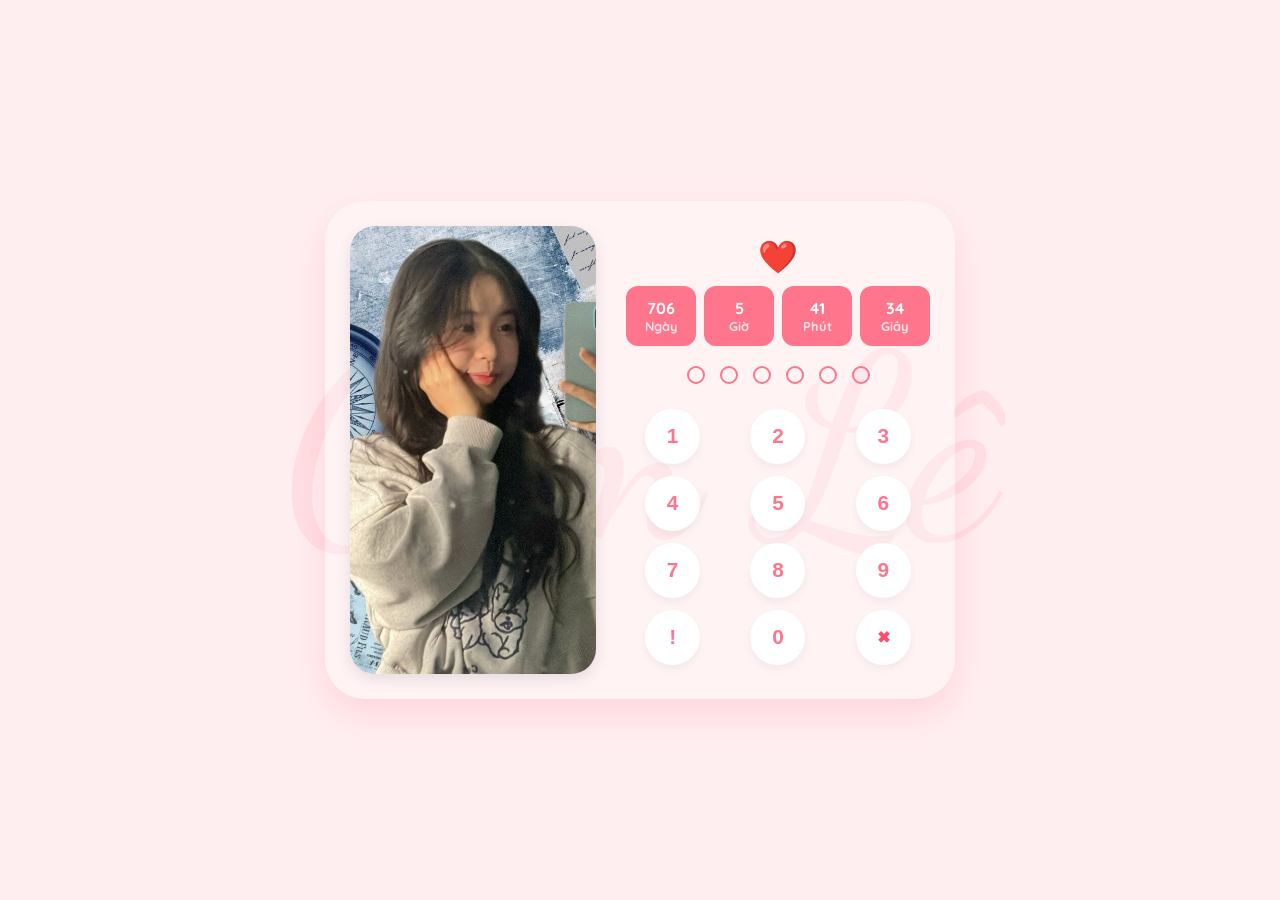
==== index.html @ 9339afcd "Add touch-action property to num-btn style" ====
<!DOCTYPE html>
<html lang="vi">
<head>
    <meta charset="UTF-8">
    <meta name="viewport" content="width=device-width, initial-scale=1.0">
    <title>Cẩm Lê</title>
    <link rel="icon" type="image/png" href="anh/ChatGPT Image 14_27_48 31 thg 12, 2025.png">
    <link href="https://fonts.googleapis.com/css2?family=Dancing+Script:wght@700&family=Quicksand:wght@400;600&display=swap" rel="stylesheet">
    <style>
        :root { --primary: #ff758c; --bg-pink: #ffeef0; }
        
        body { margin: 0; padding: 0; font-family: 'Quicksand', sans-serif; background-color: var(--bg-pink); overflow-x: hidden; }

        .bg-text { position: fixed; top: 50%; left: 50%; transform: translate(-50%, -50%); font-family: 'Dancing Script', cursive; font-size: 20vw; color: rgba(255, 117, 140, 0.12); white-space: nowrap; pointer-events: none; z-index: 1; user-select: none; }

        #heart-container { position: fixed; top: 0; left: 0; width: 100%; height: 100%; pointer-events: none; z-index: 999; }
        .heart { position: absolute; top: -10%; font-size: 20px; color: #ff4d6d; animation: fall linear infinite; }
        .flower { position: absolute; top: -10%; font-size: 30px; animation: fall linear infinite; z-index: 151; }
        @keyframes fall { to { transform: translateY(110vh) rotate(360deg); } }

        .wrapper { height: 100vh; display: flex; justify-content: center; align-items: center; position: relative; z-index: 10; padding: 10px; box-sizing: border-box;}

        .card { background: rgba(255, 255, 255, 0.3); padding: 25px; border-radius: 40px; box-shadow: 0 15px 35px rgba(255, 117, 140, 0.2); display: flex; width: 90%; max-width: 700px; gap: 30px; align-items: center; 
        box-sizing: border-box; 
        margin: 0 auto; }
        .card-left { flex: 1; display: flex; justify-content: center; }
        .card-left img { width: 100%; border-radius: 25px; object-fit: cover; box-shadow: 0 5px 15px rgba(0,0,0,0.1); }
        .card-right { flex: 1.2; text-align: center; }

        .timer { display: flex; justify-content: center; gap: 8px; margin-bottom: 20px; }
        .timer-item { background: var(--primary); color: white; width: 70px; padding: 12px 0; border-radius: 12px; font-weight: bold; font-size: 1rem; }
        .timer-item span { display: block; font-size: 0.8rem; opacity: 0.8; }

        .passcode-dots { display: flex; justify-content: center; gap: 15px; margin-bottom: 25px; }
        .dot { width: 14px; height: 14px; border: 2px solid var(--primary); border-radius: 50%; transition: 0.3s; }
        .dot.active { background: var(--primary); transform: scale(1.2); }

        .numpad { display: grid; grid-template-columns: repeat(3, 1fr); gap: 12px; justify-items: center; }
        .num-btn {width: 55px; height: 55px; border-radius: 50%; border: none; background: white; color: var(--primary); font-size: 1.3rem; font-weight: bold; cursor: pointer; transition: 0.2s; box-shadow: 0 4px 8px rgba(0,0,0,0.05);-webkit-tap-highlight-color: transparent; touch-action: manipulation;}
        .num-btn:active { background: var(--primary); color: white; transform: scale(0.9); }
        .num-btn.delete { color: #ff4d6d; font-size: 1rem; }

        #menu-screen { display: none; grid-template-columns: repeat(2, 1fr); gap: 20px; width: 90%; max-width: 500px; z-index: 20; }
        .menu-item { background: rgba(255, 255, 255, 0.7); padding: 30px 15px; border-radius: 25px; text-align: center; box-shadow: 0 10px 20px rgba(255, 117, 140, 0.1); cursor: pointer; transition: 0.3s; display: flex; flex-direction: column; align-items: center; border: 2px solid transparent; }
        .menu-item:hover { transform: translateY(-5px); border-color: var(--primary); }
        .menu-item img { width: 60px; height: 60px; margin-bottom: 12px; }
        .menu-item span { font-weight: 600; color: var(--primary); font-size: 1rem; }

        #music-player { display: none; position: fixed; top: 50%; left: 50%; transform: translate(-50%, -50%); background: white; width: 90%; max-width: 350px; padding: 25px; border-radius: 30px; box-shadow: 0 15px 40px rgba(255, 117, 140, 0.3); z-index: 200; text-align: center; border: 5px solid #fff; }
        .music-header { display: flex; justify-content: space-between; align-items: center; margin-bottom: 15px; color: var(--primary); font-weight: bold; }
        .cd-thumb { width: 180px; height: 180px; border-radius: 50%; margin: 0 auto 20px; background-size: cover; background-position: center; border: 8px solid #fce4ec; animation: rotate 10s linear infinite; animation-play-state: paused; box-shadow: 0 10px 20px rgba(0,0,0,0.1); }
        @keyframes rotate { from { transform: rotate(0deg); } to { transform: rotate(360deg); } }
        .song-title { color: var(--primary); font-size: 1.4rem; font-weight: 700; margin: 10px 0; }
        
        .music-header  {
            font-size: 1.3rem;
        }
        #progress {
            -webkit-appearance: none;
            flex: 1;
            height: 6px; 
            background: #eee;
            border-radius: 5px;
            outline: none;
            cursor: pointer;
            background-image: linear-gradient(var(--primary), var(--primary));
            background-size: 0% 100%;
            background-repeat: no-repeat;
        }
        #progress::-webkit-slider-thumb {
            -webkit-appearance: none;
            height: 18px;
            width: 18px;
            border-radius: 50%;
            background: var(--primary);
            cursor: pointer;
            border: 2px solid #fff;
        }

        .controls { display: flex; justify-content: center; align-items: center; gap: 20px; margin: 20px 0; }
        .btn-control { background: none; border: none; color: var(--primary); font-size: 1.8rem; cursor: pointer; }
        .btn-play { background: var(--primary); color: white; width: 60px; height: 60px; border-radius: 50%; display: flex; align-items: center; justify-content: center; font-size: 1.5rem; border: none !important; cursor: pointer; }
        
        .playlist { text-align: left; margin-top: 20px; max-height: 120px; overflow-y: auto; }
        .playlist-item { display: flex; align-items: center; gap: 10px; padding: 8px; border-radius: 10px; cursor: pointer; transition: 0.2s; margin-bottom: 5px; background: #fff9fa; border: 1px solid #ffebee; }
        .playlist-item.active { background: #ffebee; border-color: var(--primary); }
        .playlist-item img { width: 40px; height: 40px; border-radius: 8px; }
        .playlist-item span { font-size: 0.9rem; color: #444; font-weight: 600; }

        #flower-garden { display: none; position: fixed; top: 0; left: 0; width: 100%; height: 100vh; z-index: 150; background: linear-gradient(to bottom, #fff0f3, #ffccd5); flex-direction: column; align-items: center; justify-content: center; overflow: hidden; }
        .wish-card { background: rgba(255, 255, 255, 0.75); padding: 30px; border-radius: 20px; box-shadow: 0 10px 30px rgba(255, 117, 140, 0.3); text-align: center; max-width: 80%; z-index: 152; border: 2px dashed var(--primary); transform: scale(0); animation: popIn 0.8s forwards; }
        @keyframes popIn { to { transform: scale(1); } }
        .btn-back { margin-top: 20px; background: var(--primary); color: white; border: none; padding: 10px 20px; border-radius: 20px; cursor: pointer; font-family: 'Quicksand'; font-size: 1rem; }

        #meme-overlay { display: none; position: fixed; top: 0; left: 0; width: 100%; height: 100%; background: rgba(0, 0, 0, 0.9); z-index: 1000; flex-direction: column; justify-content: center; align-items: center; color: white; text-align: center; }
        #meme-overlay img { width: 250px; border-radius: 20px; border: 4px solid white; margin-bottom: 15px; }

        #photo-slider { display: none; position: fixed; top: 0; left: 0; width: 100%; height: 100vh; z-index: 100; align-items: center; overflow: hidden; background: var(--bg-pink); }
        .photo-track { display: flex; position: absolute; left: 100%; transition: transform 18s linear; }
        .photo-item { width: 280px; height: 380px; object-fit: cover; margin-right: 25px; border: 10px solid white; border-radius: 5px; flex-shrink: 0; }
        #letter-screen { display: none; width: 90%; max-width: 600px; z-index: 10; position: fixed; top: 50%; left: 50%; transform: translate(-50%, -50%); }
        .letter-box { background: white; padding: 30px; border-radius: 15px; border-left: 8px solid var(--primary); line-height: 1.8; color: #444; position: relative; }
        .close-btn { position: absolute; top: 10px; right: 15px; font-size: 23px; cursor: pointer; color: var(--primary); font-weight: bold; }

        .shake { animation: shake 0.4s ease-in-out; }
        @keyframes shake { 0%, 100% { transform: translateX(0); } 25% { transform: translateX(-10px); } 75% { transform: translateX(10px); } }

        @media (max-width: 768px) { 
        .card { flex-direction: column; 
                width: 97%; 
                padding: 30px 20px; 
                gap: 20px; 
                border-radius: 30px; 
                margin: auto;} 
        .card-left { 
            display: none; 
        }
        .card-right { 
            width: 100%; 
            display: flex;
            flex-direction: column;
            align-items: center;
        }
        .timer-item {
                width: 60px;
                padding: 8px 0;
                font-size: 0.9rem;
            } 
        .num-btn { width: 70px; height: 70px; font-size: 1.6rem;} 
        .numpad {
        gap: 18px; }
        #menu-screen { gap: 15px; } }
        .gift-modal {
            display: none; 
            position: fixed;
            top: 0; left: 0;
            width: 100%; height: 100%;
            background: rgba(27, 27, 27, 0.85); 
            z-index: 9999;
            justify-content: center;
            align-items: center;
        }

        .gift-content {
            position: relative;
            width: 90%;
            max-width: 800px;
            height: 80vh;
            background: #000000;
            border: 3px solid var(--primary);
            border-radius: 20px;
            overflow: hidden;
            box-shadow: 0 0 30px rgba(255, 117, 140, 0.5);
        }

        .gift-iframe {
            width: 100%;
            height: 100%;
            border: none;
        }

        .close-gift {
            position: absolute;
            top: 15px;
            right: 20px;
            font-size: 35px;
            color: white;
            cursor: pointer;
            z-index: 10002;
            transition: 0.3s;
        }

        .close-gift:hover {
            color: var(--primary);
            transform: scale(1.2);
        }
        .voice83 {
          background: white;
          border: 2px solid #ff758c; 
          color: #ff758c; 
          padding: 10px 25px; 
          border-radius: 25px; 
          cursor: pointer; 
          display: flex; 
          align-items: center; 
          gap: 10px;
          font-weight: bold;
          margin: 0 auto;
        }
    
        .voice83 {
            padding: 12px 25px;
            border-radius: 30px;
            border: none;
            cursor: pointer;
            background: linear-gradient(45deg, #fa9fa2, #ffffff);
            color: #f96b82;
            font-weight: 600;
            transition: all 0.3s ease;
            box-shadow: 0 4px 15px rgba(255, 117, 140, 0.5);
            -webkit-tap-highlight-color: transparent;
            outline: none;
        }
        .voice83:hover {
            transform: translateY(-3px) scale(1.05);
            box-shadow: 0 8px 20px rgba(255, 117, 140, 0.5); 
        }

        .voice83:active {
            transform: scale(0.95); 
        }
    </style>
</head>
<body>
    <div id="flowerModal" class="gift-modal">
    <div class="gift-content">
        <span class="close-gift" onclick="closeFlowerGift()">&times;</span>
        <iframe src="flower.html" class="gift-iframe"></iframe>
    </div>
    </div>
    <div class="bg-text">Cẩm Lê</div>

    <audio id="mainAudio"></audio>
    <audio id="wrong1"><source src="nhac/sai1.mp3" type="audio/mpeg"></audio>
    <audio id="wrong2"><source src="nhac/sai2.mp3" type="audio/mpeg"></audio>
    <audio id="wrong3"><source src="nhac/sai3.mp3" type="audio/mpeg"></audio>
    <audio id="clickSound"><source src="nhac/click.mp3" type="audio/mpeg"></audio>

    <div id="heart-container"></div>

    <div id="meme-overlay">
        <img src="anh/con-meo-khoc-meme-40.jpg" alt="Mèo khóc">
        <h2 id="meme-text">Sai rồi!</h2>
        <p>Phạt ngắm mèo khóc 5 giây mới cho nhập lại!</p>
    </div>

    <div class="wrapper">
        <div id="lock-screen">
            <div class="card">
                <div class="card-left"><img src="anh/IMG_4118.jpg" alt="Memory"></div>
                <div class="card-right">
                    <div style="color: var(--primary); font-size: 2rem; margin-bottom: 10px;">❤️</div>
                    <div class="timer">
                        <div class="timer-item"><div id="days">00</div><span>Ngày</span></div>
                        <div class="timer-item"><div id="hours">00</div><span>Giờ</span></div>
                        <div class="timer-item"><div id="minutes">00</div><span>Phút</span></div>
                        <div class="timer-item"><div id="seconds">00</div><span>Giây</span></div>
                    </div>
                    <div class="passcode-dots">
                        <div class="dot"></div><div class="dot"></div><div class="dot"></div><div class="dot"></div><div class="dot"></div><div class="dot"></div>
                    </div>
                    <div class="numpad">
                        <button class="num-btn" onclick="press('1')">1</button>
                        <button class="num-btn" onclick="press('2')">2</button>
                        <button class="num-btn" onclick="press('3')">3</button>
                        <button class="num-btn" onclick="press('4')">4</button>
                        <button class="num-btn" onclick="press('5')">5</button>
                        <button class="num-btn" onclick="press('6')">6</button>
                        <button class="num-btn" onclick="press('7')">7</button>
                        <button class="num-btn" onclick="press('8')">8</button>
                        <button class="num-btn" onclick="press('9')">9</button>
                        <button class="num-btn" onclick="const clickBtn = document.getElementById('clickSound'); clickBtn.currentTime = 0; clickBtn.play(); setTimeout(() => { window.open('https://www.instagram.com/hoanganhh_1201?igsh=cnUzeGIxZjI4YTI5&utm_source=qr', '_blank'); }, 100);">!</button>
                        <button class="num-btn" onclick="press('0')">0</button>
                        <button class="num-btn delete" onclick="del()">✖</button>
                    </div>
                </div>
            </div>
        </div>

        <div id="menu-screen">
            <div class="menu-item" onclick="start83()">
                <img src="https://cdn-icons-png.flaticon.com/128/16004/16004954.png" alt="8-3">
                <span>Ngày 8/3</span>
            </div>
            <div class="menu-item" onclick="startAnniversary()">
                <img src="https://cdn-icons-png.flaticon.com/512/1358/1358994.png" alt="1 Year">
                <span>Kỷ niệm 1 năm</span>
            </div>
            <div class="menu-item" onclick="openMusicPlayer()">
                <img src="https://cdn-icons-png.flaticon.com/512/3844/3844724.png" alt="Music">
                <span>Nhạc</span>
            </div>
            <div class="menu-item" onclick="openFlowerGift()">
                <img src="https://cdn-icons-png.flaticon.com/512/4213/4213958.png" alt="Flower Gift">
                <span>Quà cho bíe</span>
            </div>
        </div>

        <div id="music-player">
            <div class="music-header">
                <span>Nhạc 🎧</span>
                <span style="cursor: pointer;" onclick="closeMusicPlayer()">✖</span>
            </div>
            <div class="cd-thumb" id="cd-thumb"></div>
            <div class="song-title" id="song-title">Đang tải...</div>
            <div style="margin: 15px 0;">
                <div style="display: flex; align-items: center; gap: 10px; margin: 20px 0;">
                    <span id="current-time" style="font-size: 0.75rem; color: #666; min-width: 35px;">0:00</span>
                    <input id="progress" type="range" value="0" step="1" min="0" max="100" style="flex: 1;">
                    <span id="duration-time" style="font-size: 0.75rem; color: #666; min-width: 35px;">0:00</span>
                </div>
            </div>

            <div class="controls">
                <button class="btn-control" onclick="prevSong()">⏮</button>
                <button class="btn-play" id="play-btn" onclick="togglePlay()">▶</button>
                <button class="btn-control" onclick="nextSong()">⏭</button>
            </div>
            <div class="playlist" id="playlist"></div>
        </div>

        <div id="flower-garden">
            <div id="flower-container"></div>
            <div class="wish-card">
                <h2 style="font-family: 'Dancing Script'; color: var(--primary); font-size: 2rem;">Happy Women's Day! 🌹</h2>
                <p id="flower-wish" style="font-size: 1.1rem; color: #444; line-height: 1.6;"></p>
                <div style="margin: 20px 0;">

                <button onclick="playVoice83()" class="voice83">
                    <span id="voiceIcon83">▶ Em nghe đi cho tuiii😠</span> 
                </button>
                <audio id="audio83">
                    <source src="nhac/loinhan.mp3" type="audio/mpeg">
                </audio>
            </div>
                <button class="btn-back" onclick="closeGarden()">Trở lại</button>
            </div>
        </div>

        <div id="photo-slider">
            <div class="photo-track" id="track">
                <img src="anh/att.cky57rDAmtj_kxL0gtArqWVGsh-glW5607ZzyHcJbU0.jpeg" class="photo-item">
                <img src="anh/IMG_0958.jpeg" class="photo-item">
                <img src="anh/IMG_2414.jpeg" class="photo-item">
                <img src="anh/att.lbzF_hC-eTI2bdSKsqSpGZ-FWLBtY3FAm22qg5GlNTg.jpeg" class="photo-item">
                <img src="anh/att.pSMw0mpxj6wQkHxQu2aZ2BqCxofoY00kqIYQhCEOitI.jpeg" class="photo-item">
                <img src="anh/IMG_0853.jpeg" class="photo-item">
                <img src="anh/IMG_0857.png" class="photo-item">
                <img src="anh/IMG_1322.jpeg" class="photo-item">
                <img src="anh/IMG_2200.png" class="photo-item">
                <img src="anh/att.jUAzdSpViTpREDdcDNiS_fXxwfFkyO46JXhV5vbuSB8.jpeg" class="photo-item">
                <img src="anh/IMG_1273.png" class="photo-item">
                <img src="anh/IMG_6129.jpeg" class="photo-item">
                <img src="anh/IMG_8182.jpeg" class="photo-item">
                <img src="anh/IMG_0883.jpeg" class="photo-item">
                <img src="anh/att.3Mw2j5lSQuZmSJxtRSVb__3m_XZ4ytyxe7u_7h3J-aM.jpeg" class="photo-item">
            </div>
        </div>

        <div id="letter-screen">
            <div class="letter-box">
                <div class="close-btn" onclick="backToMenu()">✖</div>
                <h1 style="font-size: 1.8rem; font-family: 'Dancing Script'; color: var(--primary);">Gửi iem bíe,</h1>
                <div id="typewriter"></div>
                <p style="text-align:right; font-family:'Dancing Script'; font-size: 1.5rem; color: var(--primary); margin-top: 15px;">Yêu em nhìuuu❤️!</p>
            </div>
        </div>
    </div>

    <script>
        let playlistCurrentTime = 0;
        let wasPlayingBeforeAnniversary = false;
        const startDate = new Date(2024, 11, 30); 
        const CORRECT_PIN = "301224"; 
        const letterMessage = `Kỷ niệm 1 năm bên nhau... Đã có rất nhiều những khoảnh khắc đẹp nhưng cũng không ít những chuyện buồn. Anh biết anh không phải người hoàn hảo hay tốt đẹp, vẫn có rất nhiều thiếu sót hay vô tâm nhưng anh vẫn luôn cố gắng luôn thay đổi để xứng đáng với em hơn. Xin lỗi vì nhiều lúc để em cảm thấy tủi thân thấy buồn vì những việc anh đã làm, anh hứa sẽ cố gắng không để em phải buồn nhiều nữa. Cũng cảm ơn em vì đã quan tâm, chăm sóc, luôn lo lắng và suy nghĩ tới anh. Anh thật sự rất may mắn khi có em, em là một người siu quan trọng với anh. Mong rằng chúng mình mãi bên nhau như này nhé.🥹`;
        const wishes83 = "Chúc bé Cửm Lê ngày 8/3 thật vui vẻ, xinh đẹp và lun hạnh phúc nhó! Yêu cục cứt nhìuu ❤️ 🌹. Khum cóa hoa tươi tặng bé nhưng mà bé thử bấm vô phần quà ở bên ngoài nhó.😘😘😘";

        const songs = [
            { title: "Bình yên", src: "nhac/binhyen.mp3", img: "anh/IMG_1502.png" },
            { title: "Nơi Này Có Anh", src: "nhac/noinaycoanh.mp3", img: "anh/IMG_1273.png" },
            { title: "Không yêu em thì yêu ai?", src: "nhac/khongyeuemthiyeuai.mp3", img: "anh/IMG_2200.png" },
            { title: "Nàng công chúa nhỏ", src: "nhac/nangcongchuanho.mp3", img: "anh/IMG_0958.jpeg" }
        ];

        let currentPin = "";
        let wrongCount = 0;
        let songIndex = 0;
        let typingTimeout; 
        let isPlaying = false;
        let flowerInterval;

        const mainAudio = document.getElementById('mainAudio');
        const playBtn = document.getElementById('play-btn');
        const cdThumb = document.getElementById('cd-thumb');
        const songTitle = document.getElementById('song-title');
        const progress = document.getElementById('progress');
        const currentTimeDisplay = document.getElementById('current-time');
        const durationTimeDisplay = document.getElementById('duration-time');

        function formatTime(seconds) {
            let min = Math.floor(seconds / 60);
            let sec = Math.floor(seconds % 60);
            if (sec < 10) sec = `0${sec}`;
            return `${min}:${sec}`;
        }

        function loadSong(index) {
            mainAudio.src = songs[index].src;
            songTitle.innerText = songs[index].title;
            cdThumb.style.backgroundImage = `url('${songs[index].img}')`;
            progress.value = 0;
            progress.style.backgroundSize = '0% 100%';
            mainAudio.onended = function() { nextSong(); };
            renderPlaylist();
            if ('mediaSession' in navigator) {
                navigator.mediaSession.metadata = new MediaMetadata({
                    title: songs[index].title,
                    artist: 'Cẩm Lê - Kỷ Niệm', 
                    album: 'Our Memories',
                    artwork: [
                        { src: songs[index].img, sizes: '512x512', type: 'image/png' }
                    ]
                });
            }
        }

        mainAudio.ontimeupdate = function() {
            if (mainAudio.duration) {
                const progressPercent = Math.floor(mainAudio.currentTime / mainAudio.duration * 100);
                progress.value = progressPercent;
                progress.style.backgroundSize = progressPercent + '% 100%';
                currentTimeDisplay.innerText = formatTime(mainAudio.currentTime);
                durationTimeDisplay.innerText = formatTime(mainAudio.duration);
            }
        };

        progress.oninput = function(e) {
            const seekTime = (mainAudio.duration / 100) * e.target.value;
            mainAudio.currentTime = seekTime;
        };

        mainAudio.onended = function() { nextSong(); };

        function togglePlay() { isPlaying ? pauseSong() : playSong(); }
        function playSong() { isPlaying = true; mainAudio.play(); playBtn.innerText = "⏸"; cdThumb.style.animationPlayState = "running"; }
        function pauseSong() { isPlaying = false; mainAudio.pause(); playBtn.innerText = "▶"; cdThumb.style.animationPlayState = "paused"; }
        function nextSong() { songIndex = (songIndex + 1) % songs.length; loadSong(songIndex); playSong(); }
        function prevSong() { songIndex = (songIndex - 1 + songs.length) % songs.length; loadSong(songIndex); playSong(); }
        function selectSong(index) { songIndex = index; loadSong(index); playSong(); }

        function renderPlaylist() {
            const playlist = document.getElementById('playlist');
            playlist.innerHTML = songs.map((song, i) => `
                <div class="playlist-item ${i === songIndex ? 'active' : ''}" onclick="selectSong(${i})">
                    <img src="${song.img}">
                    <span>${song.title}</span>
                </div>
            `).join('');
        }

        function press(num) {
            const clickBtn = document.getElementById('clickSound');
            clickBtn.currentTime = 0; 
            clickBtn.play();
            if (currentPin.length < 6) {
                currentPin += num;
                updateDots();
                if (currentPin.length === 6) setTimeout(checkPin, 300);
            }
        }
        function del() { 
            const clickBtn = document.getElementById('clickSound');
            clickBtn.currentTime = 0;
            clickBtn.play();
            currentPin = currentPin.slice(0, -1); 
            updateDots(); 
        }
        function updateDots() {
            const dots = document.querySelectorAll('.dot');
            dots.forEach((dot, i) => i < currentPin.length ? dot.classList.add('active') : dot.classList.remove('active'));
        }

        function checkPin() {
            const card = document.querySelector('.card');
            const memeOverlay = document.getElementById('meme-overlay');
            const soundIds = ['wrong1', 'wrong2', 'wrong3']; 
            
            if (currentPin === CORRECT_PIN) {
                document.getElementById('lock-screen').style.display = 'none';
                document.getElementById('menu-screen').style.display = 'grid';
                loadSong(songIndex);
            } else {
                const errSound = document.getElementById(soundIds[wrongCount % soundIds.length]);
                if (errSound) errSound.play();
                
                wrongCount++;
                card.classList.add('shake');
                memeOverlay.style.display = 'flex';
                setTimeout(() => { 
                    memeOverlay.style.display = 'none'; 
                    card.classList.remove('shake'); 
                    currentPin = ""; 
                    updateDots(); 
                }, 5500);
            }
        }

        function openMusicPlayer() { document.getElementById('menu-screen').style.display = 'none'; document.getElementById('music-player').style.display = 'block'; }
        function closeMusicPlayer() { document.getElementById('music-player').style.display = 'none'; document.getElementById('menu-screen').style.display = 'grid'; }

        function startAnniversary() { 
            document.getElementById('menu-screen').style.display = 'none'; 
            playlistCurrentTime = mainAudio.currentTime;
            wasPlayingBeforeAnniversary = isPlaying;
            mainAudio.src = "nhac/Nhac-nen.mp3"; 
            songTitle.innerText = "Dành cho bíe ❤️";
            mainAudio.onended = null;
            playSong();
            if ('mediaSession' in navigator) {
                navigator.mediaSession.metadata = new MediaMetadata({
                    title: "Dành cho bíe ❤️",
                    artist: "Kỷ niệm 1 năm",
                    artwork: [{ src: "anh/ChatGPT Image 14_27_48 31 thg 12, 2025.png", sizes: "512x512", type: "image/jpeg" }] 
                });
            } 
            runPhotoSlider(); 
        }

        function runPhotoSlider() {
            const slider = document.getElementById('photo-slider');
            const track = document.getElementById('track');
            track.style.transition = 'none';
            track.style.transform = 'translateX(0)'; 
            slider.style.display = 'flex';
            setTimeout(() => {
                track.style.transition = 'transform 18s linear'; 
                track.style.transform = `translateX(-${track.offsetWidth + window.innerWidth}px)`;
            }, 100);
            setTimeout(() => {
                slider.style.display = 'none';
                mainAudio.volume = 0.3; 
                showLetter();
            }, 18500); 
        }

        function showLetter() {
            document.getElementById('letter-screen').style.display = 'block';
            document.getElementById("typewriter").innerHTML = "";
            clearTimeout(typingTimeout); 
            let i = 0;
            function type() { 
                if (i < letterMessage.length) { 
                    document.getElementById("typewriter").innerHTML += letterMessage.charAt(i++); 
                    typingTimeout = setTimeout(type, 50); 
                } 
            }
            type();
        }

        function backToMenu() { 
            document.getElementById('letter-screen').style.display = 'none'; 
            document.getElementById('menu-screen').style.display = 'grid'; 
            clearTimeout(typingTimeout);
            document.getElementById("typewriter").innerHTML = ""; 
            loadSong(songIndex);
            mainAudio.onloadedmetadata = function() {
                mainAudio.currentTime = playlistCurrentTime; 
                if (wasPlayingBeforeAnniversary) {
                    playSong();
                } else {
                    pauseSong(); 
                }
                mainAudio.volume = 1.0;
                mainAudio.onloadedmetadata = null;
            };
        }

        function start83() { 
            document.getElementById('menu-screen').style.display = 'none'; 
            document.getElementById('flower-garden').style.display = 'flex'; 
            document.getElementById('flower-wish').innerText = wishes83; 
            document.getElementById('flower-container').innerHTML = '';
            document.getElementById('audio83').volume = 1.0;
            flowerInterval = setInterval(createSingleFlower, 300); 
        }
        function playVoice83() {
            const audio83 = document.getElementById('audio83');
            const icon = document.getElementById('voiceIcon83');
            const mainAudio = document.getElementById('mainAudio');
            audio83.volume = 1.0;
            if (audio83.paused) {
                audio83.play();
                icon.innerText = "⏸ Cảm động khum🥹"; 
                mainAudio.volume = 0.1;
            } else {
                audio83.pause();
                icon.innerText = "▶ Em nghe đi cho tuiii😠";
                mainAudio.volume = 1.0;
            }
        }
        function closeGarden() { 
          clearInterval(flowerInterval);
          document.getElementById('flower-garden').style.display = 'none'; 
          document.getElementById('menu-screen').style.display = 'grid'; 
          const audio83 = document.getElementById('audio83');
          audio83.pause();
          audio83.currentTime = 0; 
          document.getElementById('voiceIcon83').innerText = "▶ Em nghe đi cho tuiii😠";
          document.getElementById('mainAudio').volume = 1.0;
          document.getElementById('flower-garden').style.display = 'none'; 
          document.getElementById('menu-screen').style.display = 'grid';
        }
        function createSingleFlower() {
            const container = document.getElementById('flower-container');
            const icons = ['🌸', '🌹', '🌺', '🌷'];
            const f = document.createElement('div'); 
            
            f.classList.add('flower'); 
            f.innerHTML = icons[Math.floor(Math.random() * icons.length)];
            f.style.left = Math.random() * 100 + 'vw'; 
            f.style.animationDuration = (Math.random() * 3 + 2) + 's';
            f.style.fontSize = (Math.random() * 20 + 20) + 'px'; 
            container.appendChild(f);
            setTimeout(() => f.remove(), 5000);
        }

        setInterval(() => {
            const h = document.createElement('div'); h.classList.add('heart'); h.innerHTML = Math.random() > 0.5 ? '❤️' : '💗';
            h.style.left = Math.random() * 100 + 'vw'; h.style.animationDuration = Math.random() * 3 + 2 + 's';
            document.getElementById('heart-container').appendChild(h); setTimeout(() => h.remove(), 5000);
        }, 350);

        function updateTimer() {
            const diff = Math.abs(new Date() - startDate);
            document.getElementById('days').innerText = Math.floor(diff / 86400000);
            document.getElementById('hours').innerText = Math.floor((diff / 3600000) % 24);
            document.getElementById('minutes').innerText = Math.floor((diff / 60000) % 60);
            document.getElementById('seconds').innerText = Math.floor((diff / 1000) % 60);
        }
        setInterval(updateTimer, 1000); updateTimer();
        let wasPlayingBeforeGift = false; 
        function openFlowerGift() {
            const modal = document.getElementById('flowerModal');
            modal.style.display = 'flex';
            wasPlayingBeforeGift = isPlaying; 
            if (isPlaying) {
                pauseSong();
            }
        }

        function closeFlowerGift() {
            const modal = document.getElementById('flowerModal');
            modal.style.display = 'none';
            const iframe = document.querySelector('.gift-iframe');
            const src = iframe.src;
            iframe.src = ''; 
            iframe.src = src;
            if (wasPlayingBeforeGift) {
                playSong();
            }
        }
       
        window.onclick = function(event) {
            const modal = document.getElementById('flowerModal');
            if (event.target == modal) {
                closeFlowerGift();
            }
        }
        document.getElementById('audio83').onended = function() {
            document.getElementById('voiceIcon83').innerText = "▶ Em nghe đi cho tuiii😠";
            document.getElementById('mainAudio').volume = 1.0;
        };
    </script>
</body>
</html>
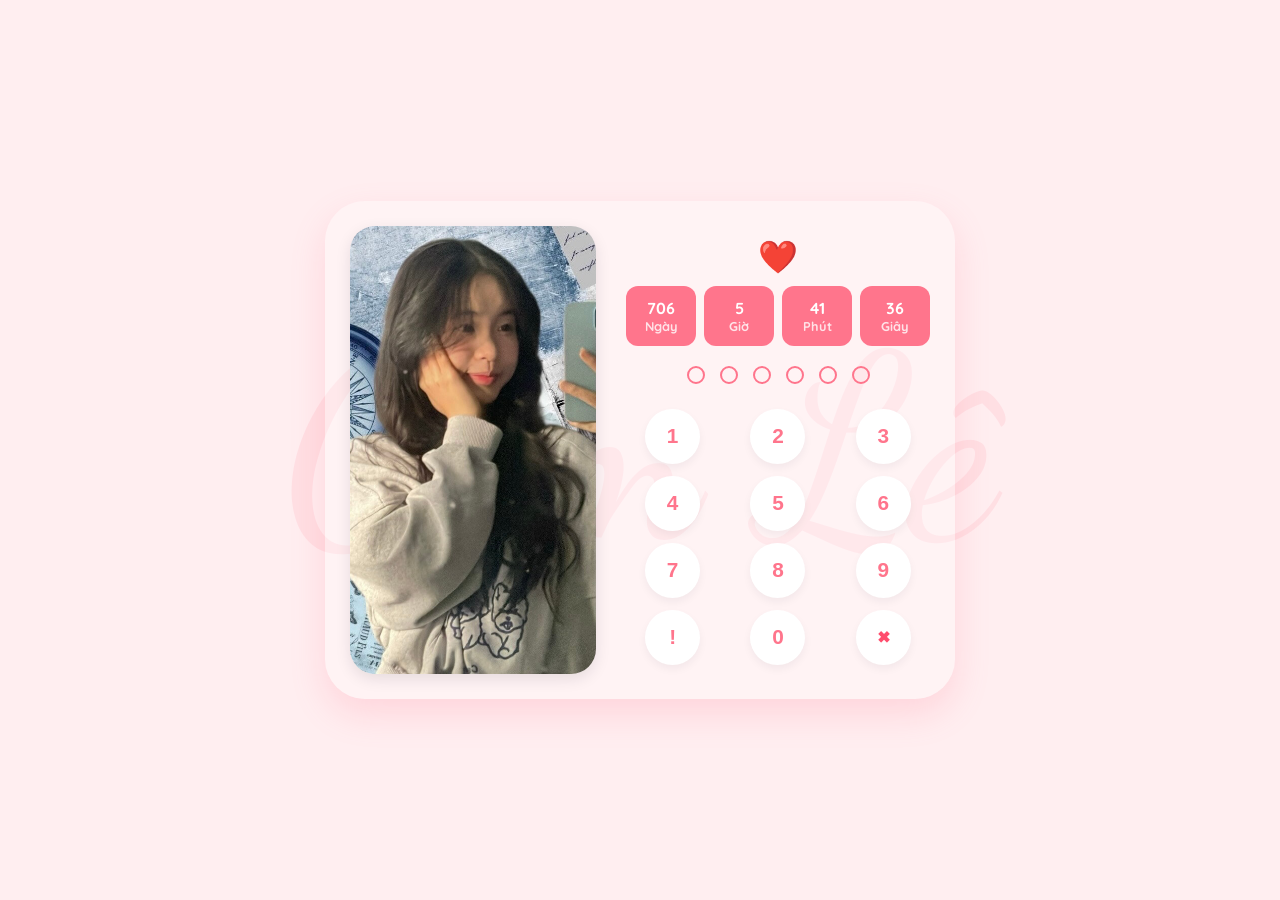
==== commit b09b0942: "Update index.html" ====
--- a/index.html
+++ b/index.html
@@ -2,7 +2,7 @@
 <html lang="vi">
 <head>
     <meta charset="UTF-8">
-    <meta name="viewport" content="width=device-width, initial-scale=1.0">
+    <meta name="viewport" content="width=device-width, initial-scale=1.0, user-scalable=no">
     <title>Cẩm Lê</title>
     <link rel="icon" type="image/png" href="anh/ChatGPT Image 14_27_48 31 thg 12, 2025.png">
     <link href="https://fonts.googleapis.com/css2?family=Dancing+Script:wght@700&family=Quicksand:wght@400;600&display=swap" rel="stylesheet">
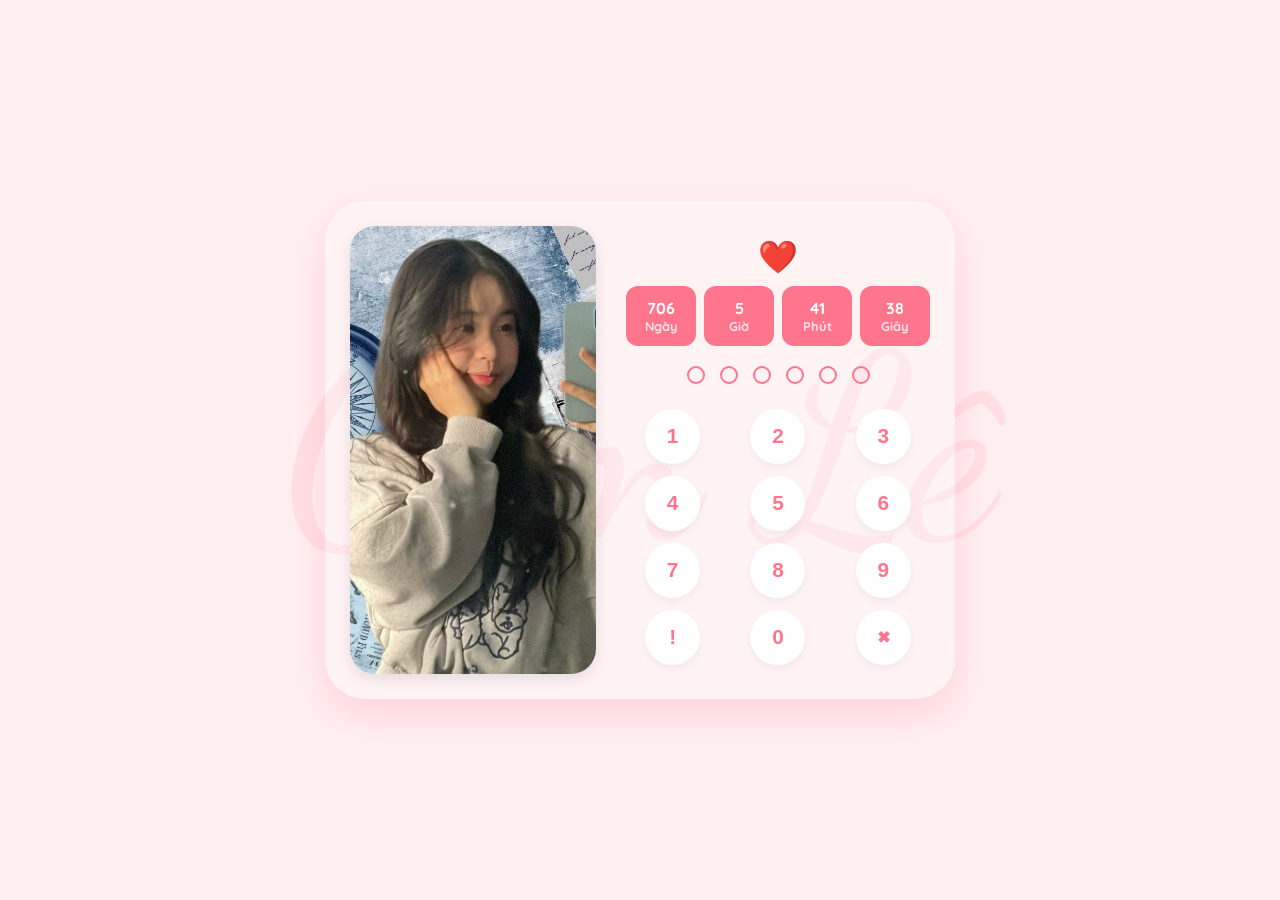
==== commit f4813702: "Update index.html" ====
--- a/index.html
+++ b/index.html
@@ -38,7 +38,7 @@
         .numpad { display: grid; grid-template-columns: repeat(3, 1fr); gap: 12px; justify-items: center; }
         .num-btn {width: 55px; height: 55px; border-radius: 50%; border: none; background: white; color: var(--primary); font-size: 1.3rem; font-weight: bold; cursor: pointer; transition: 0.2s; box-shadow: 0 4px 8px rgba(0,0,0,0.05);-webkit-tap-highlight-color: transparent; touch-action: manipulation;}
         .num-btn:active { background: var(--primary); color: white; transform: scale(0.9); }
-        .num-btn.delete { color: #ff4d6d; font-size: 1rem; }
+        .num-btn.delete { color: var(--primary); font-size: 1rem; }
 
         #menu-screen { display: none; grid-template-columns: repeat(2, 1fr); gap: 20px; width: 90%; max-width: 500px; z-index: 20; }
         .menu-item { background: rgba(255, 255, 255, 0.7); padding: 30px 15px; border-radius: 25px; text-align: center; box-shadow: 0 10px 20px rgba(255, 117, 140, 0.1); cursor: pointer; transition: 0.3s; display: flex; flex-direction: column; align-items: center; border: 2px solid transparent; }
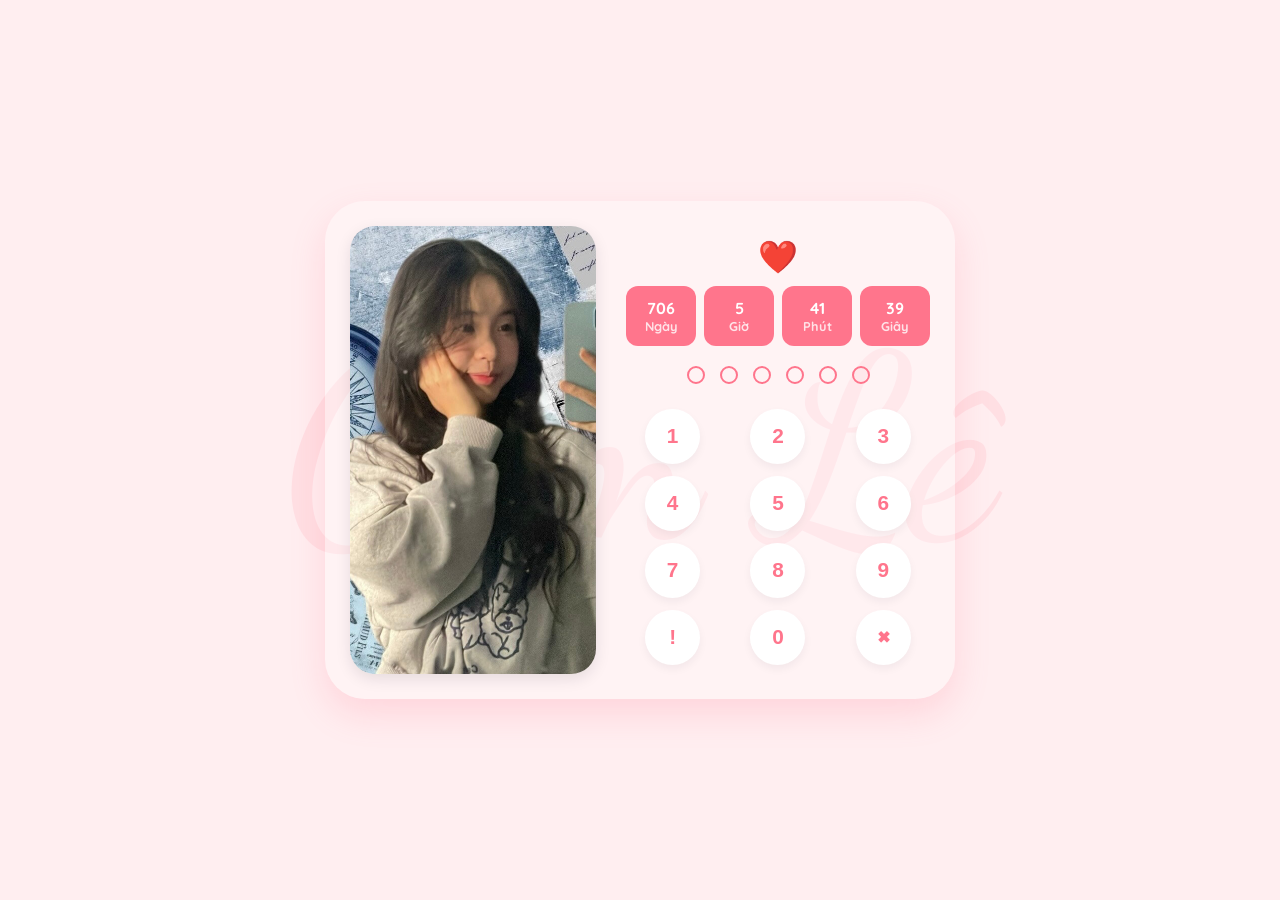
==== commit 6990523f: "Add files via upload" ====
--- a/index.html
+++ b/index.html
@@ -38,7 +38,7 @@
         .numpad { display: grid; grid-template-columns: repeat(3, 1fr); gap: 12px; justify-items: center; }
         .num-btn {width: 55px; height: 55px; border-radius: 50%; border: none; background: white; color: var(--primary); font-size: 1.3rem; font-weight: bold; cursor: pointer; transition: 0.2s; box-shadow: 0 4px 8px rgba(0,0,0,0.05);-webkit-tap-highlight-color: transparent; touch-action: manipulation;}
         .num-btn:active { background: var(--primary); color: white; transform: scale(0.9); }
-        .num-btn.delete { color: var(--primary); font-size: 1rem; }
+        .num-btn.delete { color: var(--primary) !important; font-size: 1rem; }
 
         #menu-screen { display: none; grid-template-columns: repeat(2, 1fr); gap: 20px; width: 90%; max-width: 500px; z-index: 20; }
         .menu-item { background: rgba(255, 255, 255, 0.7); padding: 30px 15px; border-radius: 25px; text-align: center; box-shadow: 0 10px 20px rgba(255, 117, 140, 0.1); cursor: pointer; transition: 0.3s; display: flex; flex-direction: column; align-items: center; border: 2px solid transparent; }
@@ -78,8 +78,8 @@
         }
 
         .controls { display: flex; justify-content: center; align-items: center; gap: 20px; margin: 20px 0; }
-        .btn-control { background: none; border: none; color: var(--primary); font-size: 1.8rem; cursor: pointer; }
-        .btn-play { background: var(--primary); color: white; width: 60px; height: 60px; border-radius: 50%; display: flex; align-items: center; justify-content: center; font-size: 1.5rem; border: none !important; cursor: pointer; }
+        .btn-control { background: none; border: none; color: var(--primary); font-size: 1.8rem; cursor: pointer; font-family: Arial, sans-serif;}
+        .btn-play { background: var(--primary); color: white; width: 60px; height: 60px; border-radius: 50%; display: flex; align-items: center; justify-content: center; font-size: 1.5rem; border: none !important; cursor: pointer; font-family: Arial, sans-serif;}
         
         .playlist { text-align: left; margin-top: 20px; max-height: 120px; overflow-y: auto; }
         .playlist-item { display: flex; align-items: center; gap: 10px; padding: 8px; border-radius: 10px; cursor: pointer; transition: 0.2s; margin-bottom: 5px; background: #fff9fa; border: 1px solid #ffebee; }
@@ -330,8 +330,7 @@
         <div id="photo-slider">
             <div class="photo-track" id="track">
                 <img src="anh/att.cky57rDAmtj_kxL0gtArqWVGsh-glW5607ZzyHcJbU0.jpeg" class="photo-item">
-                <img src="anh/IMG_0958.jpeg" class="photo-item">
-                <img src="anh/IMG_2414.jpeg" class="photo-item">
+                <img src="anh/IMG_0958.jpeg" class="photo-item"><img src="anh/IMG_2414.jpeg" class="photo-item">
                 <img src="anh/att.lbzF_hC-eTI2bdSKsqSpGZ-FWLBtY3FAm22qg5GlNTg.jpeg" class="photo-item">
                 <img src="anh/att.pSMw0mpxj6wQkHxQu2aZ2BqCxofoY00kqIYQhCEOitI.jpeg" class="photo-item">
                 <img src="anh/IMG_0853.jpeg" class="photo-item">
@@ -662,4 +661,4 @@
         };
     </script>
 </body>
-</html>
+</html>
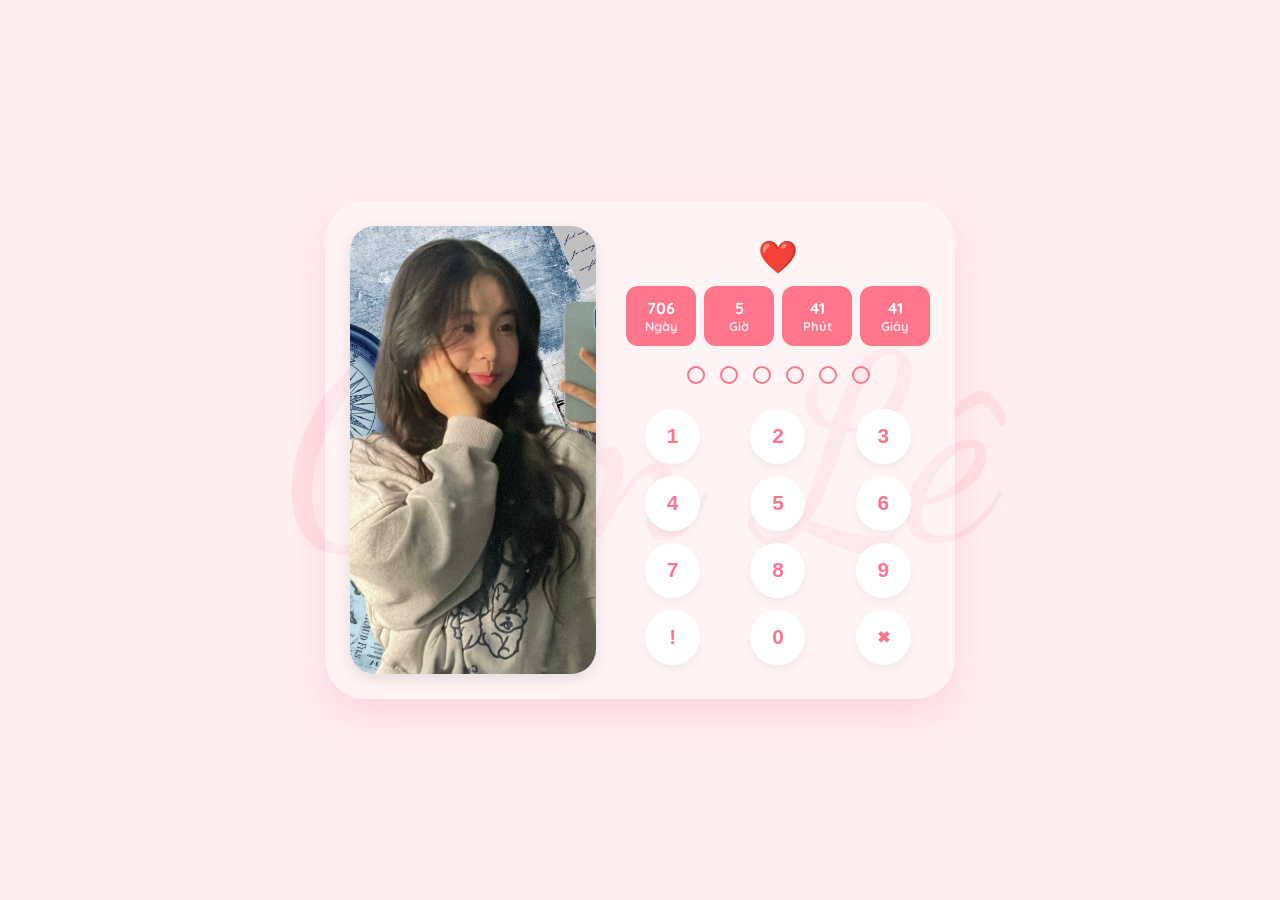
==== commit 4019ef54: "Add files via upload" ====
--- a/index.html
+++ b/index.html
@@ -38,7 +38,7 @@
         .numpad { display: grid; grid-template-columns: repeat(3, 1fr); gap: 12px; justify-items: center; }
         .num-btn {width: 55px; height: 55px; border-radius: 50%; border: none; background: white; color: var(--primary); font-size: 1.3rem; font-weight: bold; cursor: pointer; transition: 0.2s; box-shadow: 0 4px 8px rgba(0,0,0,0.05);-webkit-tap-highlight-color: transparent; touch-action: manipulation;}
         .num-btn:active { background: var(--primary); color: white; transform: scale(0.9); }
-        .num-btn.delete { color: var(--primary) !important; font-size: 1rem; }
+        .num-btn.delete { color: var(--primary); font-size: 1rem; }
 
         #menu-screen { display: none; grid-template-columns: repeat(2, 1fr); gap: 20px; width: 90%; max-width: 500px; z-index: 20; }
         .menu-item { background: rgba(255, 255, 255, 0.7); padding: 30px 15px; border-radius: 25px; text-align: center; box-shadow: 0 10px 20px rgba(255, 117, 140, 0.1); cursor: pointer; transition: 0.3s; display: flex; flex-direction: column; align-items: center; border: 2px solid transparent; }
@@ -78,8 +78,8 @@
         }
 
         .controls { display: flex; justify-content: center; align-items: center; gap: 20px; margin: 20px 0; }
-        .btn-control { background: none; border: none; color: var(--primary); font-size: 1.8rem; cursor: pointer; font-family: Arial, sans-serif;}
-        .btn-play { background: var(--primary); color: white; width: 60px; height: 60px; border-radius: 50%; display: flex; align-items: center; justify-content: center; font-size: 1.5rem; border: none !important; cursor: pointer; font-family: Arial, sans-serif;}
+        .btn-control { background: none; border: none; color: var(--primary); font-size: 1.8rem; cursor: pointer;}
+        .btn-play { background: var(--primary); color: white; width: 60px; height: 60px; border-radius: 50%; display: flex; align-items: center; justify-content: center; font-size: 1.5rem; border: none !important; cursor: pointer;}
         
         .playlist { text-align: left; margin-top: 20px; max-height: 120px; overflow-y: auto; }
         .playlist-item { display: flex; align-items: center; gap: 10px; padding: 8px; border-radius: 10px; cursor: pointer; transition: 0.2s; margin-bottom: 5px; background: #fff9fa; border: 1px solid #ffebee; }
@@ -261,7 +261,7 @@
                         <button class="num-btn" onclick="press('9')">9</button>
                         <button class="num-btn" onclick="const clickBtn = document.getElementById('clickSound'); clickBtn.currentTime = 0; clickBtn.play(); setTimeout(() => { window.open('https://www.instagram.com/hoanganhh_1201?igsh=cnUzeGIxZjI4YTI5&utm_source=qr', '_blank'); }, 100);">!</button>
                         <button class="num-btn" onclick="press('0')">0</button>
-                        <button class="num-btn delete" onclick="del()">✖</button>
+                        <button class="num-btn delete" onclick="del()">✖&#xFE0E;</button>
                     </div>
                 </div>
             </div>
@@ -302,9 +302,9 @@
             </div>
 
             <div class="controls">
-                <button class="btn-control" onclick="prevSong()">⏮</button>
-                <button class="btn-play" id="play-btn" onclick="togglePlay()">▶</button>
-                <button class="btn-control" onclick="nextSong()">⏭</button>
+                <button class="btn-control" onclick="prevSong()">⏮&#xFE0E;</button>
+                <button class="btn-play" id="play-btn" onclick="togglePlay()">▶&#xFE0E;</button>
+                <button class="btn-control" onclick="nextSong()">⏭&#xFE0E;</button>
             </div>
             <div class="playlist" id="playlist"></div>
         </div>
@@ -317,7 +317,7 @@
                 <div style="margin: 20px 0;">
 
                 <button onclick="playVoice83()" class="voice83">
-                    <span id="voiceIcon83">▶ Em nghe đi cho tuiii😠</span> 
+                    <span id="voiceIcon83">▶&#xFE0E; Em nghe đi cho tuiii😠</span> 
                 </button>
                 <audio id="audio83">
                     <source src="nhac/loinhan.mp3" type="audio/mpeg">
@@ -579,11 +579,11 @@
             audio83.volume = 1.0;
             if (audio83.paused) {
                 audio83.play();
-                icon.innerText = "⏸ Cảm động khum🥹"; 
+                icon.innerHTML = "⏸&#xFE0E; Cảm động khum🥹"; 
                 mainAudio.volume = 0.1;
             } else {
                 audio83.pause();
-                icon.innerText = "▶ Em nghe đi cho tuiii😠";
+                icon.innerHTML = "▶&#xFE0E; Em nghe đi cho tuiii😠";
                 mainAudio.volume = 1.0;
             }
         }
@@ -594,7 +594,7 @@
           const audio83 = document.getElementById('audio83');
           audio83.pause();
           audio83.currentTime = 0; 
-          document.getElementById('voiceIcon83').innerText = "▶ Em nghe đi cho tuiii😠";
+          document.getElementById('voiceIcon83').innerText = "▶&#xFE0E; Em nghe đi cho tuiii😠";
           document.getElementById('mainAudio').volume = 1.0;
           document.getElementById('flower-garden').style.display = 'none'; 
           document.getElementById('menu-screen').style.display = 'grid';
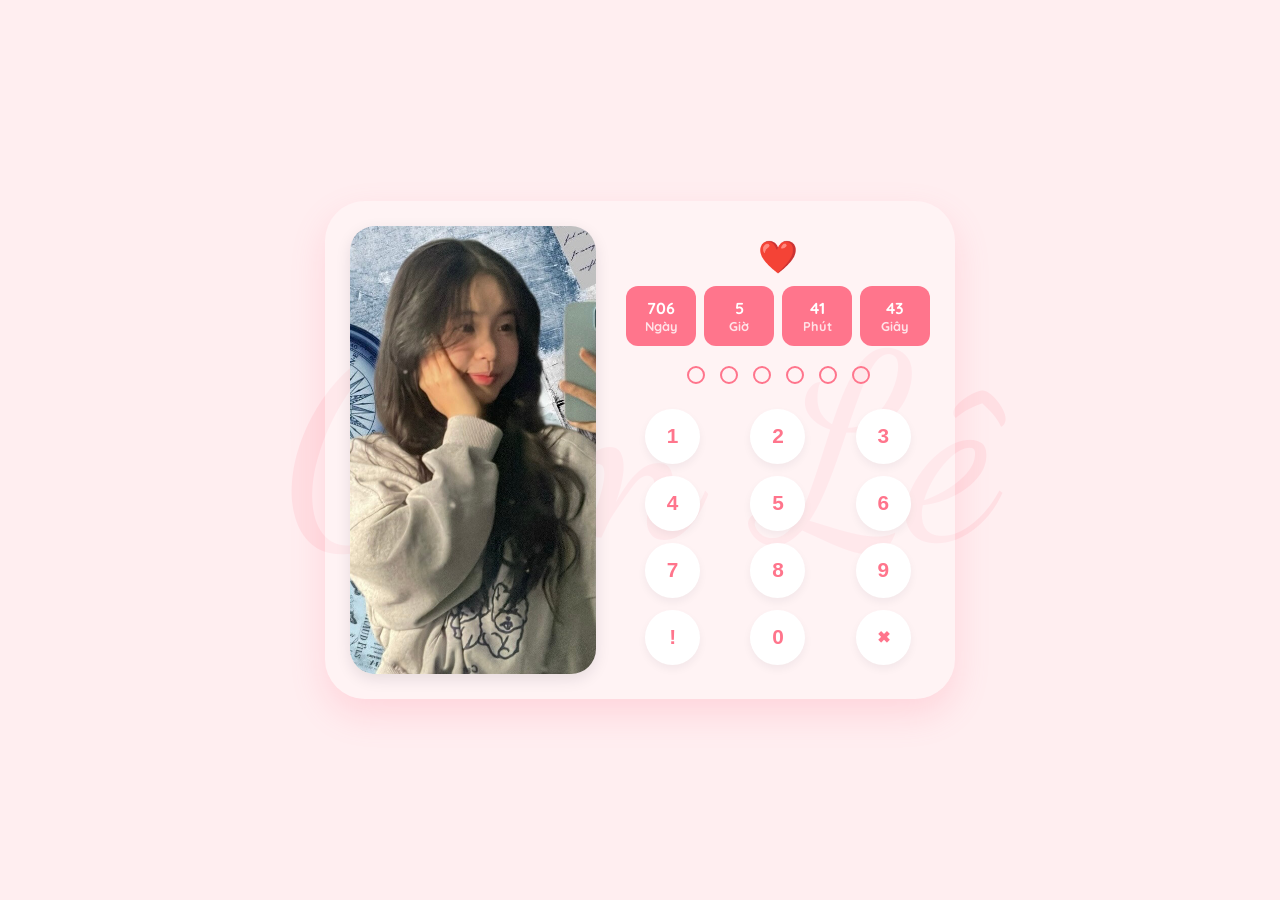
==== commit 77ae308e: "Update index.html" ====
--- a/index.html
+++ b/index.html
@@ -348,7 +348,7 @@
 
         <div id="letter-screen">
             <div class="letter-box">
-                <div class="close-btn" onclick="backToMenu()">✖</div>
+                <div class="close-btn" onclick="backToMenu()">✖&#xFE0E;</div>
                 <h1 style="font-size: 1.8rem; font-family: 'Dancing Script'; color: var(--primary);">Gửi iem bíe,</h1>
                 <div id="typewriter"></div>
                 <p style="text-align:right; font-family:'Dancing Script'; font-size: 1.5rem; color: var(--primary); margin-top: 15px;">Yêu em nhìuuu❤️!</p>
@@ -431,8 +431,8 @@
         mainAudio.onended = function() { nextSong(); };
 
         function togglePlay() { isPlaying ? pauseSong() : playSong(); }
-        function playSong() { isPlaying = true; mainAudio.play(); playBtn.innerText = "⏸"; cdThumb.style.animationPlayState = "running"; }
-        function pauseSong() { isPlaying = false; mainAudio.pause(); playBtn.innerText = "▶"; cdThumb.style.animationPlayState = "paused"; }
+        function playSong() { isPlaying = true; mainAudio.play(); playBtn.innerHTML = "⏸&#xFE0E;"; cdThumb.style.animationPlayState = "running"; }
+        function pauseSong() { isPlaying = false; mainAudio.pause(); playBtn.innerHTML = "▶&#xFE0E;"; cdThumb.style.animationPlayState = "paused"; }
         function nextSong() { songIndex = (songIndex + 1) % songs.length; loadSong(songIndex); playSong(); }
         function prevSong() { songIndex = (songIndex - 1 + songs.length) % songs.length; loadSong(songIndex); playSong(); }
         function selectSong(index) { songIndex = index; loadSong(index); playSong(); }
@@ -656,9 +656,9 @@
             }
         }
         document.getElementById('audio83').onended = function() {
-            document.getElementById('voiceIcon83').innerText = "▶ Em nghe đi cho tuiii😠";
+            document.getElementById('voiceIcon83').innerHTML = "▶&#xFE0E; Em nghe đi cho tuiii😠";
             document.getElementById('mainAudio').volume = 1.0;
         };
     </script>
 </body>
-</html>+</html>
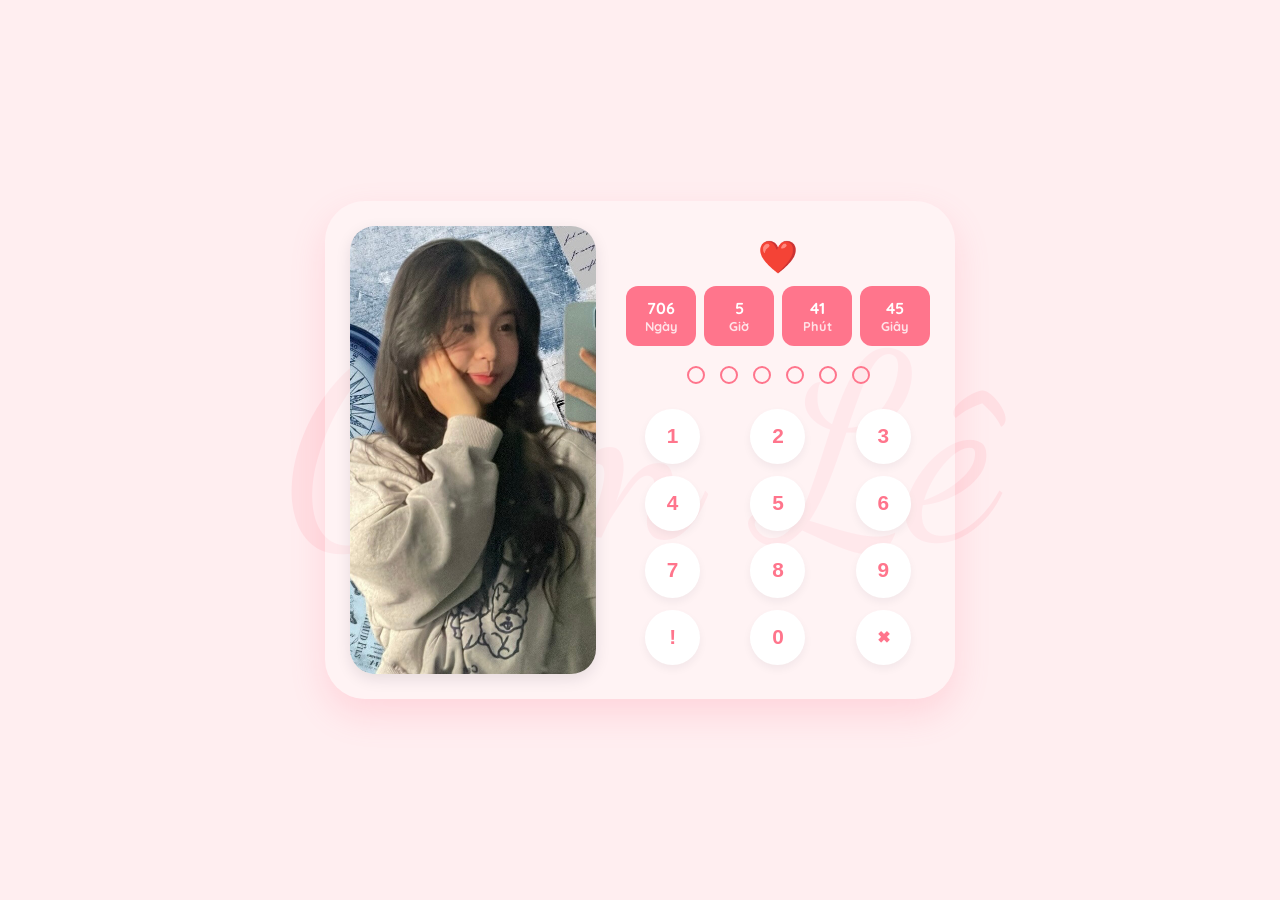
==== commit 21d03380: "Update index.html" ====
--- a/index.html
+++ b/index.html
@@ -289,7 +289,7 @@
         <div id="music-player">
             <div class="music-header">
                 <span>Nhạc 🎧</span>
-                <span style="cursor: pointer;" onclick="closeMusicPlayer()">✖</span>
+                <span style="cursor: pointer;" onclick="closeMusicPlayer()">✖&#xFE0E;</span>
             </div>
             <div class="cd-thumb" id="cd-thumb"></div>
             <div class="song-title" id="song-title">Đang tải...</div>
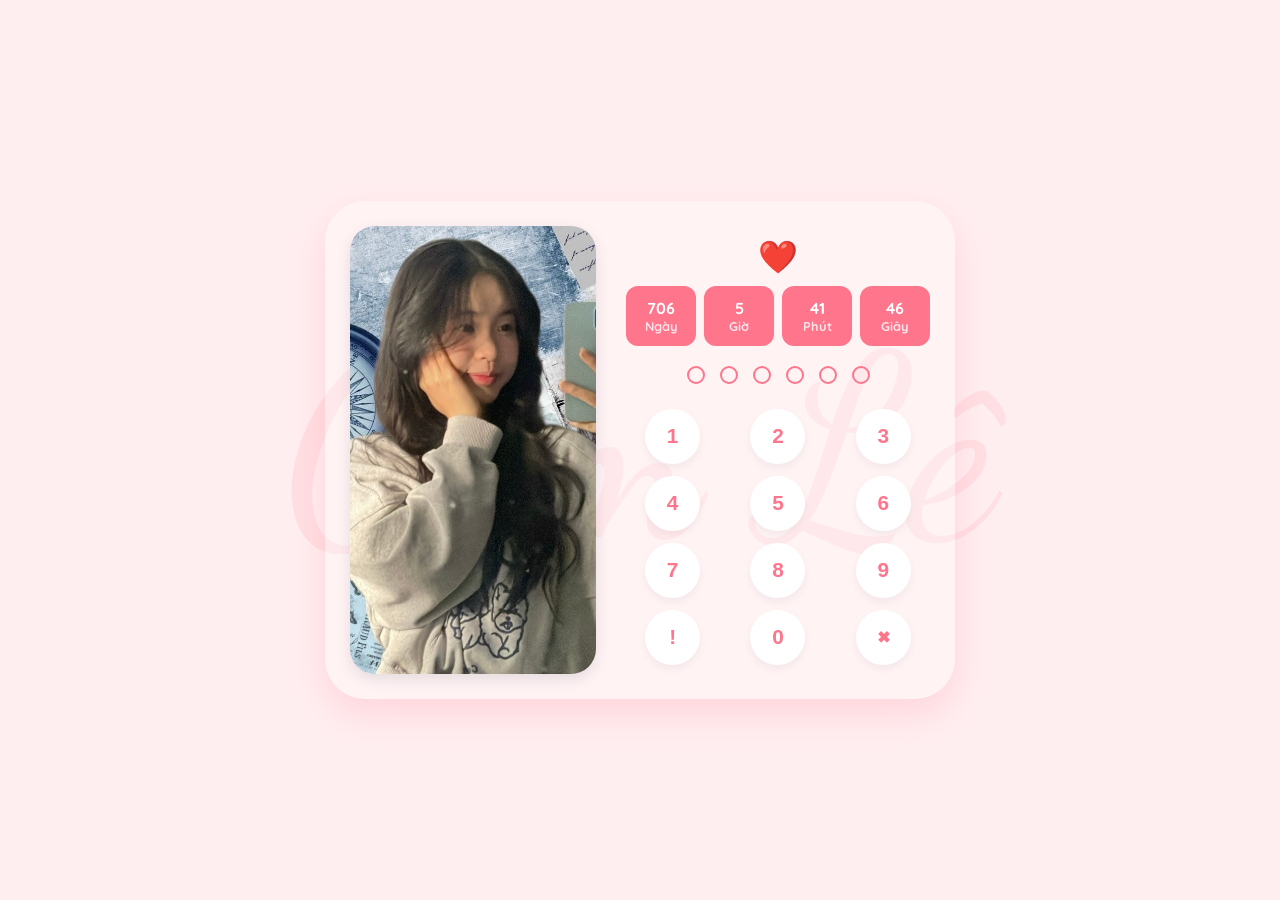
==== commit bcd3821f: "Update index.html" ====
--- a/index.html
+++ b/index.html
@@ -78,8 +78,8 @@
         }
 
         .controls { display: flex; justify-content: center; align-items: center; gap: 20px; margin: 20px 0; }
-        .btn-control { background: none; border: none; color: var(--primary); font-size: 1.8rem; cursor: pointer;}
-        .btn-play { background: var(--primary); color: white; width: 60px; height: 60px; border-radius: 50%; display: flex; align-items: center; justify-content: center; font-size: 1.5rem; border: none !important; cursor: pointer;}
+        .btn-control { background: none; border: none; color: var(--primary); font-size: 1.8rem; cursor: pointer; -webkit-tap-highlight-color: transparent;}
+        .btn-play { background: var(--primary); color: white; width: 60px; height: 60px; border-radius: 50%; display: flex; align-items: center; justify-content: center; font-size: 1.5rem; border: none !important; cursor: pointer; -webkit-tap-highlight-color: transparent;}
         
         .playlist { text-align: left; margin-top: 20px; max-height: 120px; overflow-y: auto; }
         .playlist-item { display: flex; align-items: center; gap: 10px; padding: 8px; border-radius: 10px; cursor: pointer; transition: 0.2s; margin-bottom: 5px; background: #fff9fa; border: 1px solid #ffebee; }
@@ -100,7 +100,7 @@
         .photo-item { width: 280px; height: 380px; object-fit: cover; margin-right: 25px; border: 10px solid white; border-radius: 5px; flex-shrink: 0; }
         #letter-screen { display: none; width: 90%; max-width: 600px; z-index: 10; position: fixed; top: 50%; left: 50%; transform: translate(-50%, -50%); }
         .letter-box { background: white; padding: 30px; border-radius: 15px; border-left: 8px solid var(--primary); line-height: 1.8; color: #444; position: relative; }
-        .close-btn { position: absolute; top: 10px; right: 15px; font-size: 23px; cursor: pointer; color: var(--primary); font-weight: bold; }
+        .close-btn { position: absolute; top: 10px; right: 15px; font-size: 23px; cursor: pointer; color: var(--primary); font-weight: bold; -webkit-tap-highlight-color: transparent;}
 
         .shake { animation: shake 0.4s ease-in-out; }
         @keyframes shake { 0%, 100% { transform: translateX(0); } 25% { transform: translateX(-10px); } 75% { transform: translateX(10px); } }
@@ -289,7 +289,7 @@
         <div id="music-player">
             <div class="music-header">
                 <span>Nhạc 🎧</span>
-                <span style="cursor: pointer;" onclick="closeMusicPlayer()">✖&#xFE0E;</span>
+                <span style="cursor: pointer; -webkit-tap-highlight-color: transparent;" onclick="closeMusicPlayer()">✖</span>
             </div>
             <div class="cd-thumb" id="cd-thumb"></div>
             <div class="song-title" id="song-title">Đang tải...</div>
